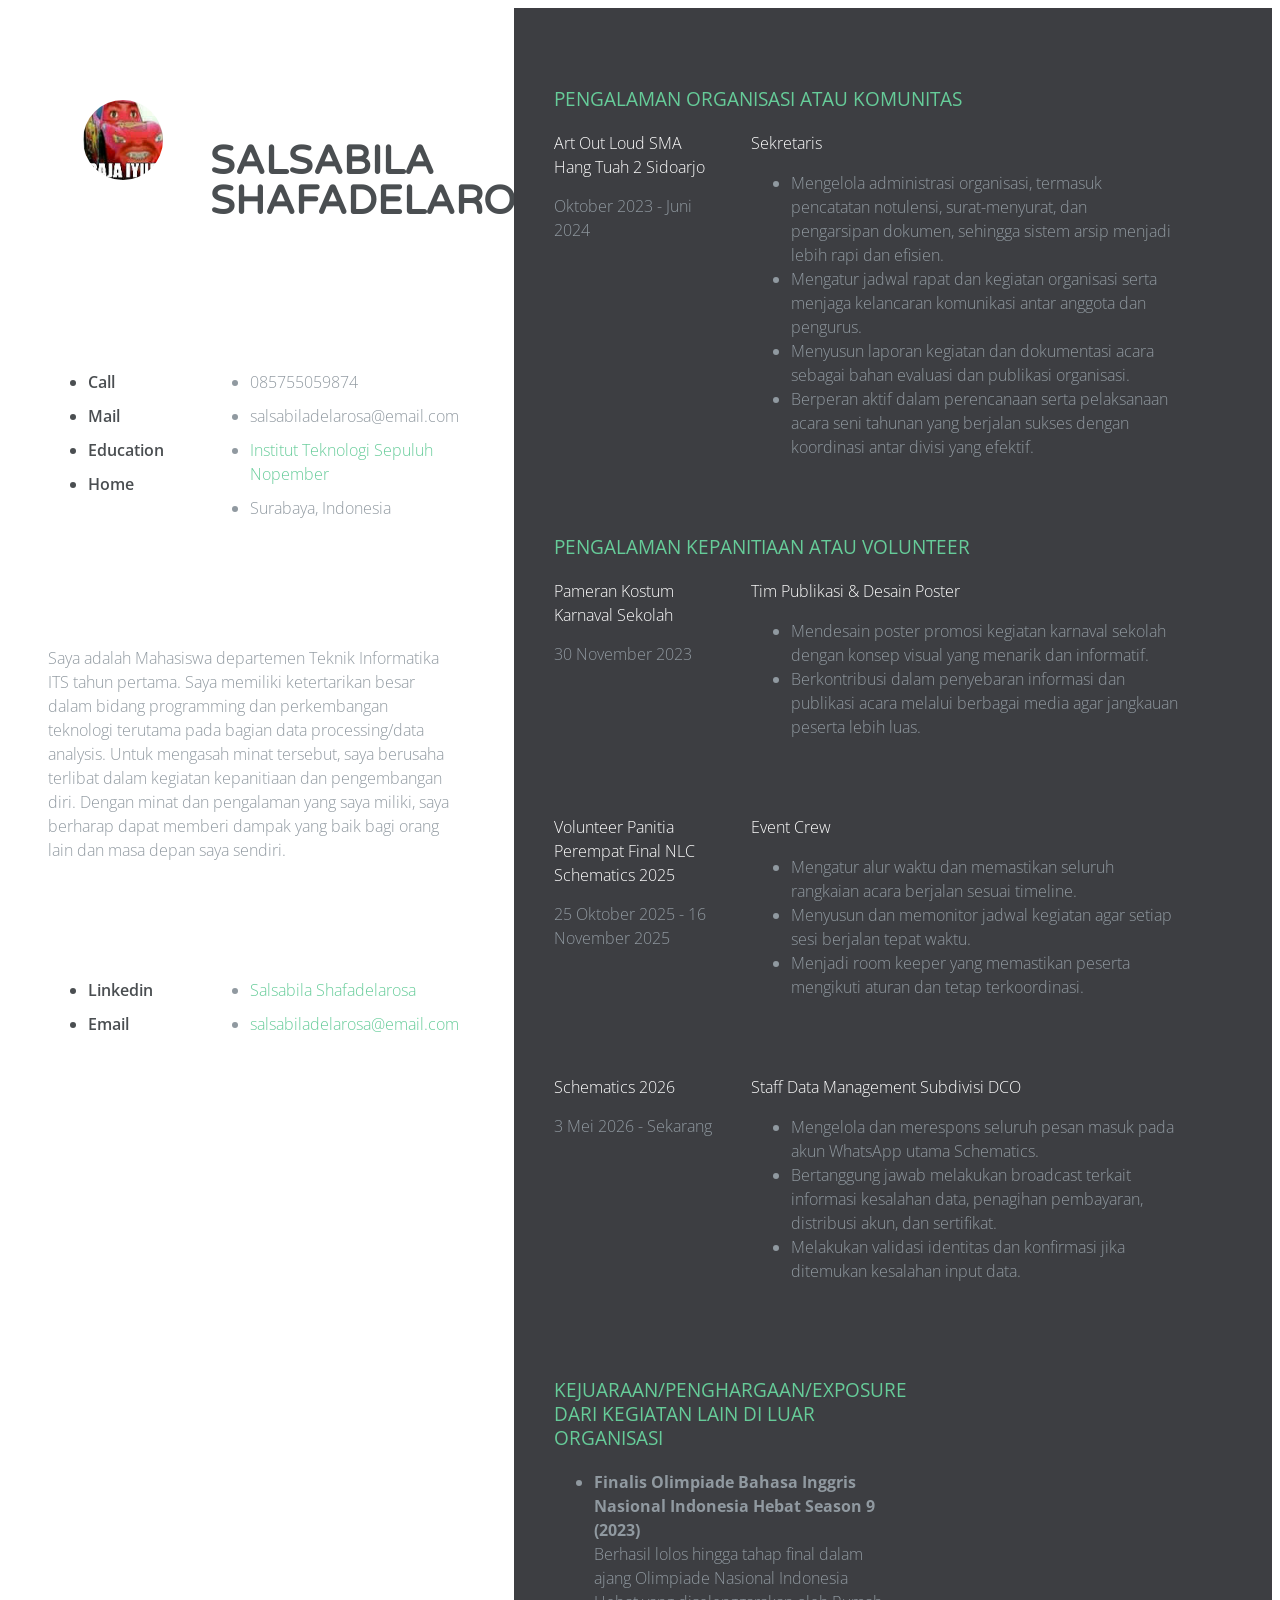
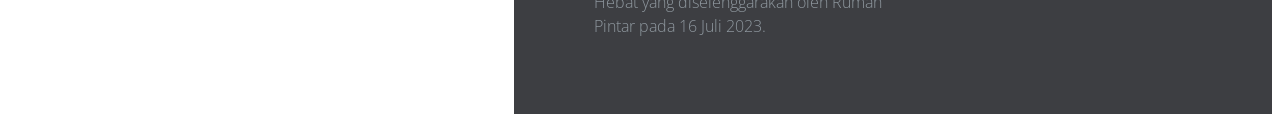
==== salsa/index.html @ 1a0b4ce6 "first commit" ====
<!doctype html>
<html lang="en">
  <head>
    <meta charset="UTF-8" />
    <title>Salsabila's Portofolio</title>
    <meta name="viewport" content="width=device-width" />
    <link
      rel="stylesheet"
      href="https://public.codepenassets.com/css/reset-2.0.min.css"
    />
    <link rel="stylesheet" href="style.css">
  </head>

  <body>
    <meta
      name="viewport"
      content="width=device-width, initial-scale=1, maximum-scale=1"
    />
    <div class="resume-wrapper">
      <section class="profile section-padding">
        <div class="container">
          <div class="picture-resume-wrapper">
            <div class="picture-resume">
              <span
                ><img
                  src="https://s3.amazonaws.com/uifaces/faces/twitter/jsa/128.jpg"
                  alt=""
              /></span>
              <svg version="1.1" viewBox="0 0 350 350">
                <defs>
                  <filter id="goo">
                    <feGaussianBlur
                      in="SourceGraphic"
                      stdDeviation="8"
                      result="blur"
                    />
                    <feColorMatrix
                      in="blur"
                      mode="matrix"
                      values="1 0 0 0 0  0 1 0 0 0  0 0 1 0 0  0 0 0 21 -9"
                      result="cm"
                    />
                  </filter>
                </defs>

                <!-- <g filter="url(#goo)" >  
  
  <circle id="main_circle" class="st0" cx="171.5" cy="175.6" r="130"/>
  
  <circle id="circle" class="bubble0 st1" cx="171.5" cy="175.6" r="122.7"/>
  <circle id="circle" class="bubble1 st1" cx="171.5" cy="175.6" r="122.7"/>
  <circle id="circle" class="bubble2 st1" cx="171.5" cy="175.6" r="122.7"/>
  <circle id="circle" class="bubble3 st1" cx="171.5" cy="175.6" r="122.7"/>
  <circle id="circle" class="bubble4 st1" cx="171.5" cy="175.6" r="122.7"/>
  <circle id="circle" class="bubble5 st1" cx="171.5" cy="175.6" r="122.7"/>
  <circle id="circle" class="bubble6 st1" cx="171.5" cy="175.6" r="122.7"/>
  <circle id="circle" class="bubble7 st1" cx="171.5" cy="175.6" r="122.7"/>
  <circle id="circle" class="bubble8 st1" cx="171.5" cy="175.6" r="122.7"/>
  <circle id="circle" class="bubble9 st1" cx="171.5" cy="175.6" r="122.7"/>
  <circle id="circle" class="bubble10 st1" cx="171.5" cy="175.6" r="122.7"/>

</g>   -->

                <span><img src="placeholder.jpg" alt="" /></span>
              </svg>
            </div>
            <div class="clearfix"></div>
          </div>
          <div class="name-wrapper">
            <h1>Salsabila<br />Shafadelarosa</h1>
          </div>
          <div class="clearfix"></div>
          <div class="contact-info clearfix">
            <ul class="list-titles">
              <li>Call</li>
              <li>Mail</li>
              <li>Education</li>
              <li>Home</li>
            </ul>
            <ul class="list-content">
              <li>085755059874</li>
              <!-- YOUR PHONE NUMBER  -->
              <li>salsabiladelarosa@email.com</li>
              <!-- YOUR EMAIL -->
              <li>
                <a href="https://www.its.ac.id/"
                  >Institut Teknologi Sepuluh Nopember</a
                >
              </li>
              <!-- YOUR WEBSITE  -->
              <li>Surabaya, Indonesia</li>
              <!-- YOUR STATE AND COUNTRY  -->
            </ul>
          </div>
          <div class="contact-presentation">
            <!-- YOUR PRESENTATION RESUME  -->
            <p>
              Saya adalah Mahasiswa departemen Teknik Informatika ITS tahun
              pertama. Saya memiliki ketertarikan besar dalam bidang programming
              dan perkembangan teknologi terutama pada bagian data
              processing/data analysis. Untuk mengasah minat tersebut, saya
              berusaha terlibat dalam kegiatan kepanitiaan dan pengembangan
              diri. Dengan minat dan pengalaman yang saya miliki, saya berharap
              dapat memberi dampak yang baik bagi orang lain dan masa depan saya
              sendiri.
            </p>
          </div>
          <div class="contact-social clearfix">
            <ul class="list-titles">
              <li>Linkedin</li>
              <li>Email</li>
            </ul>
            <ul class="list-content">
              <!-- REMEMBER TO PUT THE URL ON THE HREF TAG  -->
              <li>
                <a href="https://www.linkedin.com/in/salsabila-shafadelarosa/"
                  >Salsabila Shafadelarosa</a
                >
              </li>
              <!-- YOUR TWITTER USER  -->
              <li>
                <a href="salsabiladelarosa@email.com"
                  >salsabiladelarosa@email.com</a
                >
              </li>
              <!-- YOUR DRIBBBLE USER  -->
            </ul>
          </div>
        </div>
      </section>

      <section class="experience section-padding">
        <div class="container">
          <!-- PENGALAMAN ORGANISASI / KOMUNITAS -->
          <h3 class="experience-title">Pengalaman Organisasi atau Komunitas</h3>

          <div class="experience-wrapper">
            <div class="company-wrapper clearfix">
              <div class="experience-title">
                Art Out Loud SMA Hang Tuah 2 Sidoarjo
              </div>
              <div class="time">Oktober 2023 - Juni 2024</div>
            </div>

            <div class="job-wrapper clearfix">
              <div class="experience-title">Sekretaris</div>

              <div class="company-description">
                <ul>
                  <li>
                    Mengelola administrasi organisasi, termasuk pencatatan
                    notulensi, surat-menyurat, dan pengarsipan dokumen, sehingga
                    sistem arsip menjadi lebih rapi dan efisien.
                  </li>
                  <li>
                    Mengatur jadwal rapat dan kegiatan organisasi serta menjaga
                    kelancaran komunikasi antar anggota dan pengurus.
                  </li>
                  <li>
                    Menyusun laporan kegiatan dan dokumentasi acara sebagai
                    bahan evaluasi dan publikasi organisasi.
                  </li>
                  <li>
                    Berperan aktif dalam perencanaan serta pelaksanaan acara
                    seni tahunan yang berjalan sukses dengan koordinasi antar
                    divisi yang efektif.
                  </li>
                </ul>
              </div>
            </div>
          </div>

          <!-- PENGALAMAN KEPANITIAAN / VOLUNTEER -->
          <h3 class="experience-title">
            Pengalaman Kepanitiaan atau Volunteer
          </h3>

          <div class="experience-wrapper">
            <div class="company-wrapper clearfix">
              <div class="experience-title">
                Pameran Kostum Karnaval Sekolah
              </div>
              <div class="time">30 November 2023</div>
            </div>

            <div class="job-wrapper clearfix">
              <div class="experience-title">
                Tim Publikasi &amp; Desain Poster
              </div>

              <div class="company-description">
                <ul>
                  <li>
                    Mendesain poster promosi kegiatan karnaval sekolah dengan
                    konsep visual yang menarik dan informatif.
                  </li>
                  <li>
                    Berkontribusi dalam penyebaran informasi dan publikasi acara
                    melalui berbagai media agar jangkauan peserta lebih luas.
                  </li>
                </ul>
              </div>
            </div>

            <div class="company-wrapper clearfix">
              <div class="experience-title">
                Volunteer Panitia Perempat Final NLC Schematics 2025
              </div>
              <div class="time">25 Oktober 2025 - 16 November 2025</div>
            </div>

            <div class="job-wrapper clearfix">
              <div class="experience-title">Event Crew</div>

              <div class="company-description">
                <ul>
                  <li>
                    Mengatur alur waktu dan memastikan seluruh rangkaian acara
                    berjalan sesuai timeline.
                  </li>
                  <li>
                    Menyusun dan memonitor jadwal kegiatan agar setiap sesi
                    berjalan tepat waktu.
                  </li>
                  <li>
                    Menjadi room keeper yang memastikan peserta mengikuti aturan
                    dan tetap terkoordinasi.
                  </li>
                </ul>
              </div>
            </div>

            <div class="company-wrapper clearfix">
              <div class="experience-title">Schematics 2026</div>
              <div class="time">3 Mei 2026 - Sekarang</div>
            </div>

            <div class="job-wrapper clearfix">
              <div class="experience-title">
                Staff Data Management Subdivisi DCO
              </div>

              <div class="company-description">
                <ul>
                  <li>
                    Mengelola dan merespons seluruh pesan masuk pada akun
                    WhatsApp utama Schematics.
                  </li>
                  <li>
                    Bertanggung jawab melakukan broadcast terkait informasi
                    kesalahan data, penagihan pembayaran, distribusi akun, dan
                    sertifikat.
                  </li>
                  <li>
                    Melakukan validasi identitas dan konfirmasi jika ditemukan
                    kesalahan input data.
                  </li>
                </ul>
              </div>
            </div>
          </div>

          <!-- KEJUARAAN / PENGHARGAAN -->
          <div class="section-wrapper clearfix">
            <h3 class="section-title">
              Kejuaraan/Penghargaan/Exposure dari kegiatan lain di luar
              organisasi
            </h3>

            <ul>
              <li>
                <strong>
                  Finalis Olimpiade Bahasa Inggris Nasional Indonesia Hebat
                  Season 9 (2023)
                </strong>
                <br />
                Berhasil lolos hingga tahap final dalam ajang Olimpiade Nasional
                Indonesia Hebat yang diselenggarakan oleh Rumah Pintar pada 16
                Juli 2023.
              </li>
            </ul>
          </div>
        </div>
      </section>

      <div class="clearfix"></div>
    </div>
    <script src="//cdnjs.cloudflare.com/ajax/libs/gsap/1.18.0/TweenMax.min.js"></script>
    <script src="./script.js"></script>
  </body>
</html>
---- salsa/style.css ----
@import url(https://fonts.googleapis.com/css?family=Varela+Round);
@import url(https://fonts.googleapis.com/css?family=Open+Sans:400,300,600,700);
*, *::after, *::before {
  box-sizing: border-box;
}

html, body {
  height: 100%;
}

body {
  font-family: "Open Sans", sans-serif;
  font-size: 16px;
  line-height: 1.5em;
}

a {
  color: #66cc99;
  text-decoration: none;
}

.clearfix::after, .clearfix::before {
  content: " ";
  display: table;
}

.clearfix::after {
  clear: both;
}

.bold {
  color: #4a4e51;
  font-weight: 400;
}

.resume-wrapper {
  position: relative;
  text-align: center;
  height: 100%;
}

.container {
  min-height: 600px;
}

.profile {
  background: #fff;
  width: 40%;
  float: left;
  color: #9099a0;
}
@media (max-width: 850px) {
  .profile {
    width: 100%;
  }
}
.profile .name-wrapper {
  float: left;
  width: 60%;
}
.profile h1 {
  font-size: 2.5em;
  text-align: left;
  font-family: "Varela Round", sans-serif;
  color: #4a4e51;
  text-transform: uppercase;
  line-height: 1em;
  padding-top: 40px;
}
@media (max-width: 1200px) {
  .profile h1 {
    padding-top: 20px;
  }
}
@media (max-width: 450px) {
  .profile h1 {
    font-size: 1.8em;
    padding-top: 20px;
  }
}
.profile li {
  margin-bottom: 10px;
}
.profile .picture-resume-wrapper {
  width: 40%;
  display: block;
  float: left;
}
@media (max-width: 1200px) {
  .profile .picture-resume-wrapper {
    width: 100%;
  }
}
.profile .picture-resume {
  width: 220px;
  height: 220px;
  background-size: cover;
  border-radius: 50%;
  margin-right: 0px;
  display: table;
  position: relative;
  vertical-align: middle;
}
.profile .picture-resume span {
  display: table-cell;
  vertical-align: middle;
  position: relative;
  margin: 0 auto;
  z-index: 10;
  text-align: center;
}
.profile .picture-resume img {
  border-radius: 50%;
  width: 130px;
}
@media (max-width: 1500px) {
  .profile .picture-resume img {
    width: 80px;
  }
}
@media (max-width: 1200px) {
  .profile .picture-resume img {
    width: 120px;
    height: 120px;
  }
}
@media (max-width: 1500px) {
  .profile .picture-resume {
    width: 150px;
    height: 150px;
  }
}
@media (max-width: 1200px) {
  .profile .picture-resume {
    width: 200px;
    height: 200px;
  }
}
@media (max-width: 450px) {
  .profile .picture-resume {
    width: 180px;
    height: 180px;
  }
}
.profile .contact-info {
  margin-top: 100px;
  font-weight: 300;
}
@media (max-width: 1200px) {
  .profile .contact-info {
    margin-top: 70px;
  }
}
@media (max-width: 450px) {
  .profile .contact-info {
    margin-top: 50px;
  }
}
.profile .list-titles {
  float: left;
  text-align: left;
  font-weight: 600;
  width: 40%;
  color: #4a4e51;
}
.profile .list-content {
  float: left;
  width: 60%;
  text-align: left;
  font-weight: 300;
}
.profile .contact-presentation {
  text-align: left;
  font-weight: 300;
  margin-top: 100px;
  margin-bottom: 100px;
}
@media (max-width: 1200px) {
  .profile .contact-presentation {
    margin-top: 70px;
    margin-bottom: 70px;
  }
}
@media (max-width: 850px) {
  .profile .contact-presentation {
    margin-top: 50px;
    margin-bottom: 50px;
  }
}
.profile svg {
  width: 100%;
  position: absolute;
  top: 0;
  left: 0;
}
.profile .st0, .profile .st1 {
  fill: #66cc99;
}

.experience {
  background: #3d3e42;
  width: 60%;
  float: left;
  position: relative;
  color: #9099a0;
  font-weight: 300;
  min-height: 100%;
  min-height: 100vh;
}
@media (max-width: 850px) {
  .experience {
    width: 100%;
  }
}
.experience h3.experience-title {
  color: #66cc99;
  text-align: left;
  text-transform: uppercase;
  font-size: 1.2em;
  margin-bottom: 20px;
  font-weight: 400;
}
.experience .company-wrapper {
  width: 30%;
  float: left;
  text-align: left;
  padding-right: 5%;
  margin-bottom: 60px;
}
@media (max-width: 450px) {
  .experience .company-wrapper {
    width: 100%;
    margin-bottom: 20px;
  }
}
.experience .job-wrapper {
  width: 70%;
  float: left;
  text-align: left;
  padding-right: 5%;
  margin-bottom: 60px;
}
@media (max-width: 450px) {
  .experience .job-wrapper {
    width: 100%;
    margin-bottom: 40px;
  }
}
.experience .experience-title {
  color: white;
  margin-bottom: 15px;
}

.section-padding {
  padding: 60px 60px 40px 40px;
}
@media (max-width: 850px) {
  .section-padding {
    padding: 80px 15% 40px 10%;
  }
}
@media (max-width: 450px) {
  .section-padding {
    padding: 40px 10% 20px 5%;
  }
}

.section-wrapper {
  width: 50%;
  float: left;
  text-align: left;
  color: #9099a0;
  font-weight: 300;
  margin-bottom: 20px;
}
@media (max-width: 450px) {
  .section-wrapper {
    width: 100%;
  }
}
.section-wrapper:nth-child(3) {
  padding-right: 8%;
}
.section-wrapper h3.section-title {
  color: #66cc99;
  text-align: left;
  text-transform: uppercase;
  font-size: 1.2em;
  margin-bottom: 20px;
  font-weight: 400;
}
.section-wrapper .skill-percentage {
  margin-bottom: 10px;
  position: relative;
}
.section-wrapper .skill-percentage::after {
  content: "";
  width: 100%;
  height: 6px;
  background: #4a4e51;
  display: block;
  margin-top: 3px;
}
.section-wrapper .skill-percentage::before {
  content: "";
  height: 6px;
  background: #66cc99;
  position: absolute;
  margin-top: 3px;
  bottom: 0;
}
.section-wrapper .skill-percentage:nth-child(1)::before {
  width: 80%;
  -webkit-animation: skill_1 0.6s ease;
          animation: skill_1 0.6s ease;
}
.section-wrapper .skill-percentage:nth-child(2)::before {
  width: 90%;
  -webkit-animation: skill_2 0.6s ease;
          animation: skill_2 0.6s ease;
}
.section-wrapper .skill-percentage:nth-child(3)::before {
  width: 50%;
  -webkit-animation: skill_3 0.6s ease;
          animation: skill_3 0.6s ease;
}
.section-wrapper .skill-percentage:nth-child(4)::before {
  width: 60%;
  -webkit-animation: skill_4 0.6s ease;
          animation: skill_4 0.6s ease;
}
.section-wrapper .skill-percentage:nth-child(5)::before {
  width: 70%;
  -webkit-animation: skill_5 0.6s ease;
          animation: skill_5 0.6s ease;
}
.section-wrapper .skill-percentage:nth-child(6)::before {
  width: 70%;
  -webkit-animation: skill_6 0.6s ease;
          animation: skill_6 0.6s ease;
}
.section-wrapper .skill-percentage:nth-child(7)::before {
  width: 70%;
  -webkit-animation: skill_6 0.6s ease;
          animation: skill_6 0.6s ease;
}

@-webkit-keyframes skill_1 {
  from {
    width: 0%;
  }
  to {
    width: 80%;
  }
}

@keyframes skill_1 {
  from {
    width: 0%;
  }
  to {
    width: 80%;
  }
}
@-webkit-keyframes skill_2 {
  from {
    width: 0%;
  }
  to {
    width: 90%;
  }
}
@keyframes skill_2 {
  from {
    width: 0%;
  }
  to {
    width: 90%;
  }
}
@-webkit-keyframes skill_3 {
  from {
    width: 0%;
  }
  to {
    width: 50%;
  }
}
@keyframes skill_3 {
  from {
    width: 0%;
  }
  to {
    width: 50%;
  }
}
@-webkit-keyframes skill_4 {
  from {
    width: 0%;
  }
  to {
    width: 60%;
  }
}
@keyframes skill_4 {
  from {
    width: 0%;
  }
  to {
    width: 60%;
  }
}
@-webkit-keyframes skill_5 {
  from {
    width: 0%;
  }
  to {
    width: 70%;
  }
}
@keyframes skill_5 {
  from {
    width: 0%;
  }
  to {
    width: 70%;
  }
}
@-webkit-keyframes skill_6 {
  from {
    width: 0%;
  }
  to {
    width: 70%;
  }
}
@keyframes skill_6 {
  from {
    width: 0%;
  }
  to {
    width: 70%;
  }
}
@-webkit-keyframes skill_7 {
  from {
    width: 0%;
  }
  to {
    width: 70%;
  }
}
@keyframes skill_7 {
  from {
    width: 0%;
  }
  to {
    width: 70%;
  }
}
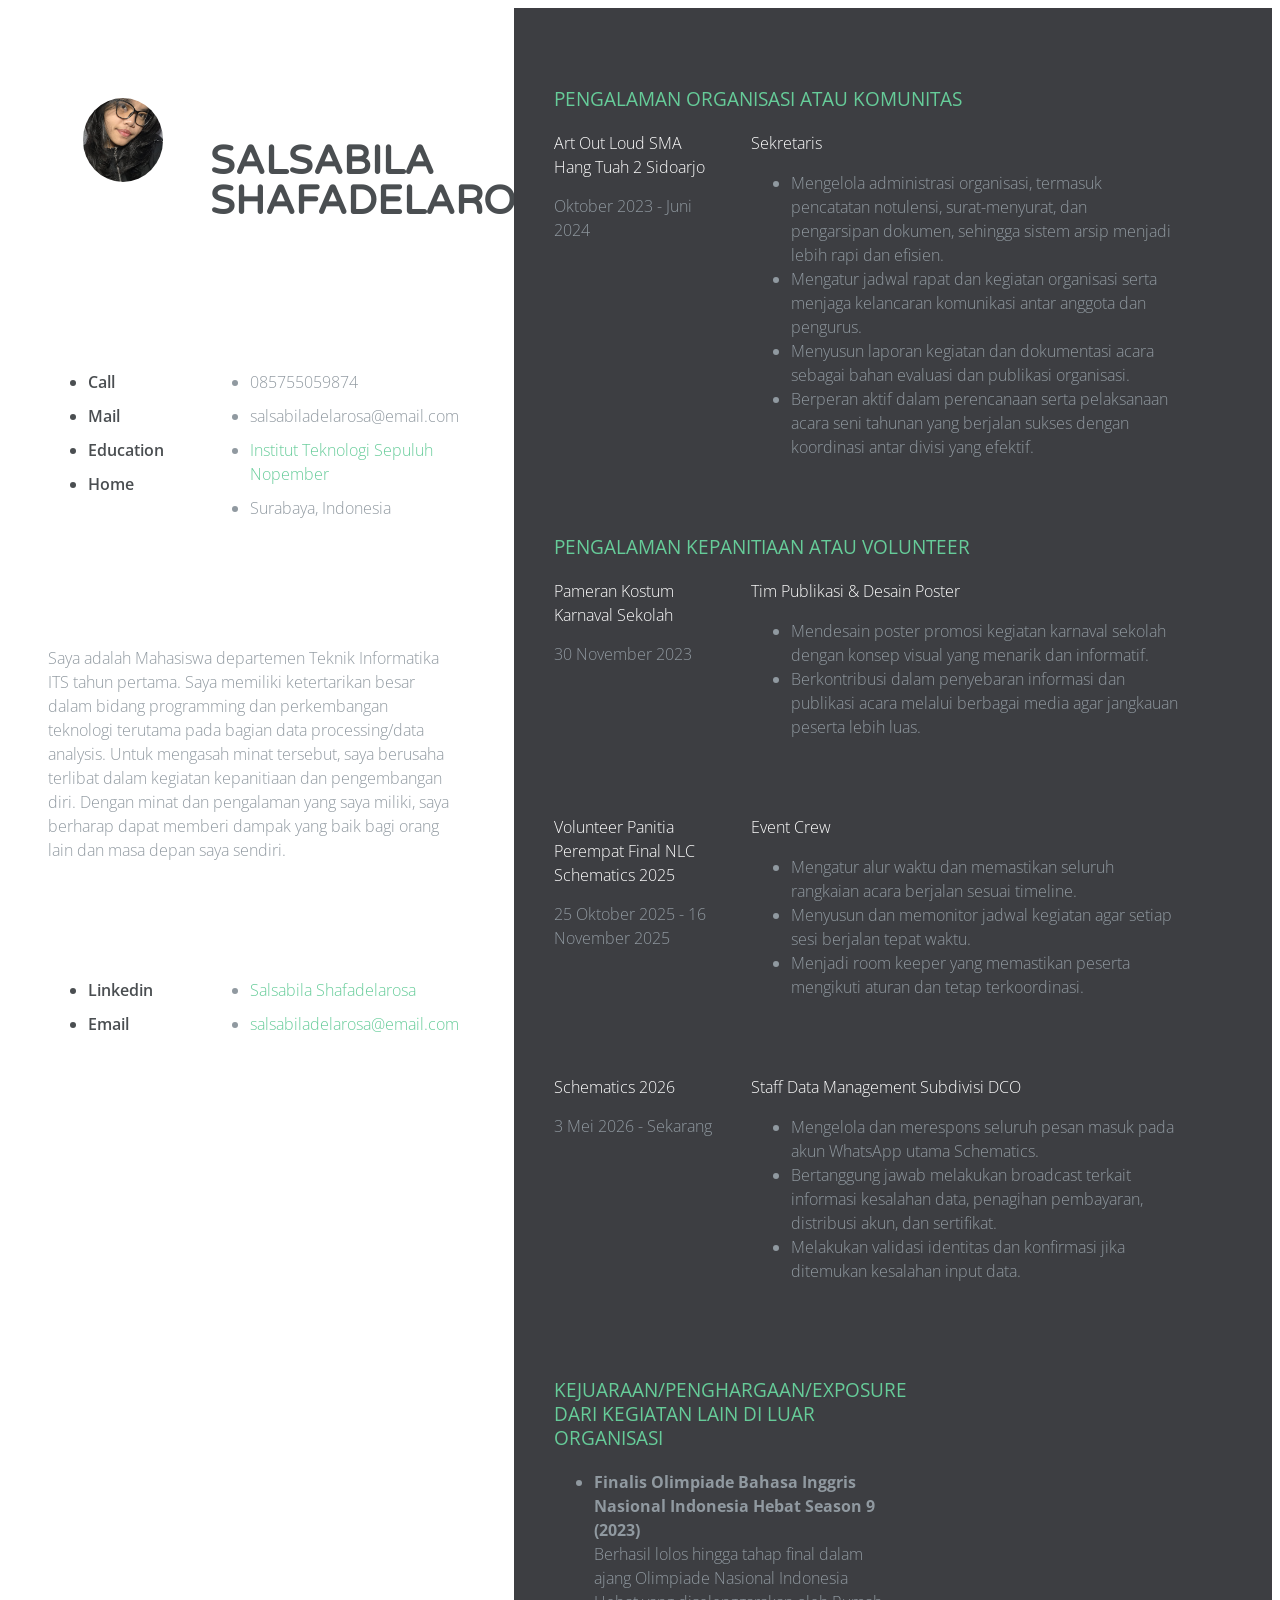
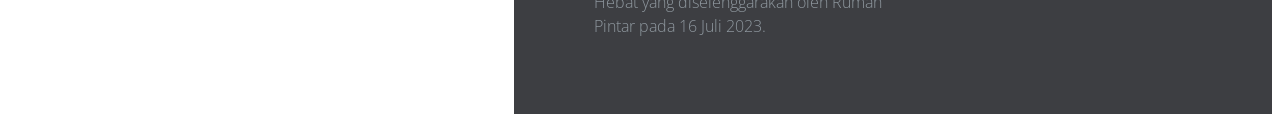
==== commit 3bd1aef6: "add faiza" ====
--- a/salsa/index.html
+++ b/salsa/index.html
@@ -61,7 +61,7 @@
 
 </g>   -->
 
-                <span><img src="placeholder.jpg" alt="" /></span>
+                <span><img src="image2.jpeg" alt="" /></span>
               </svg>
             </div>
             <div class="clearfix"></div>
